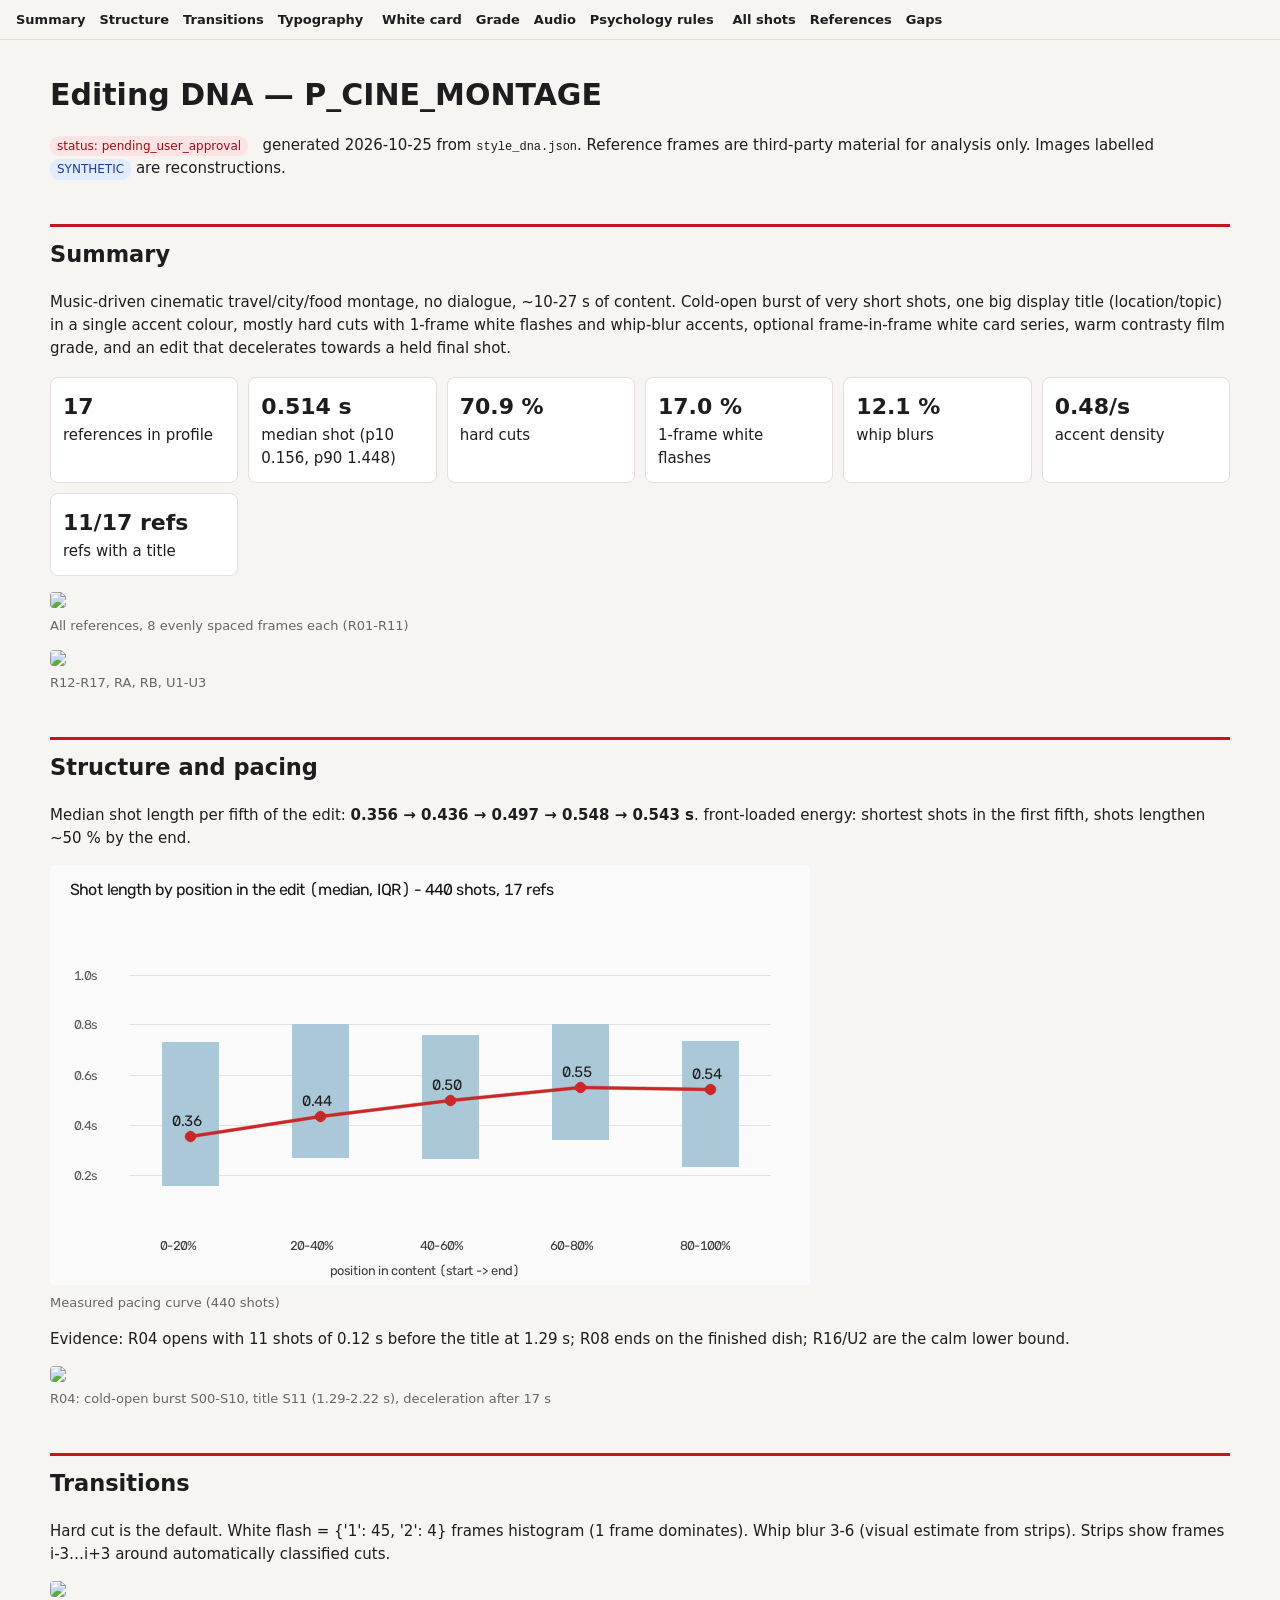
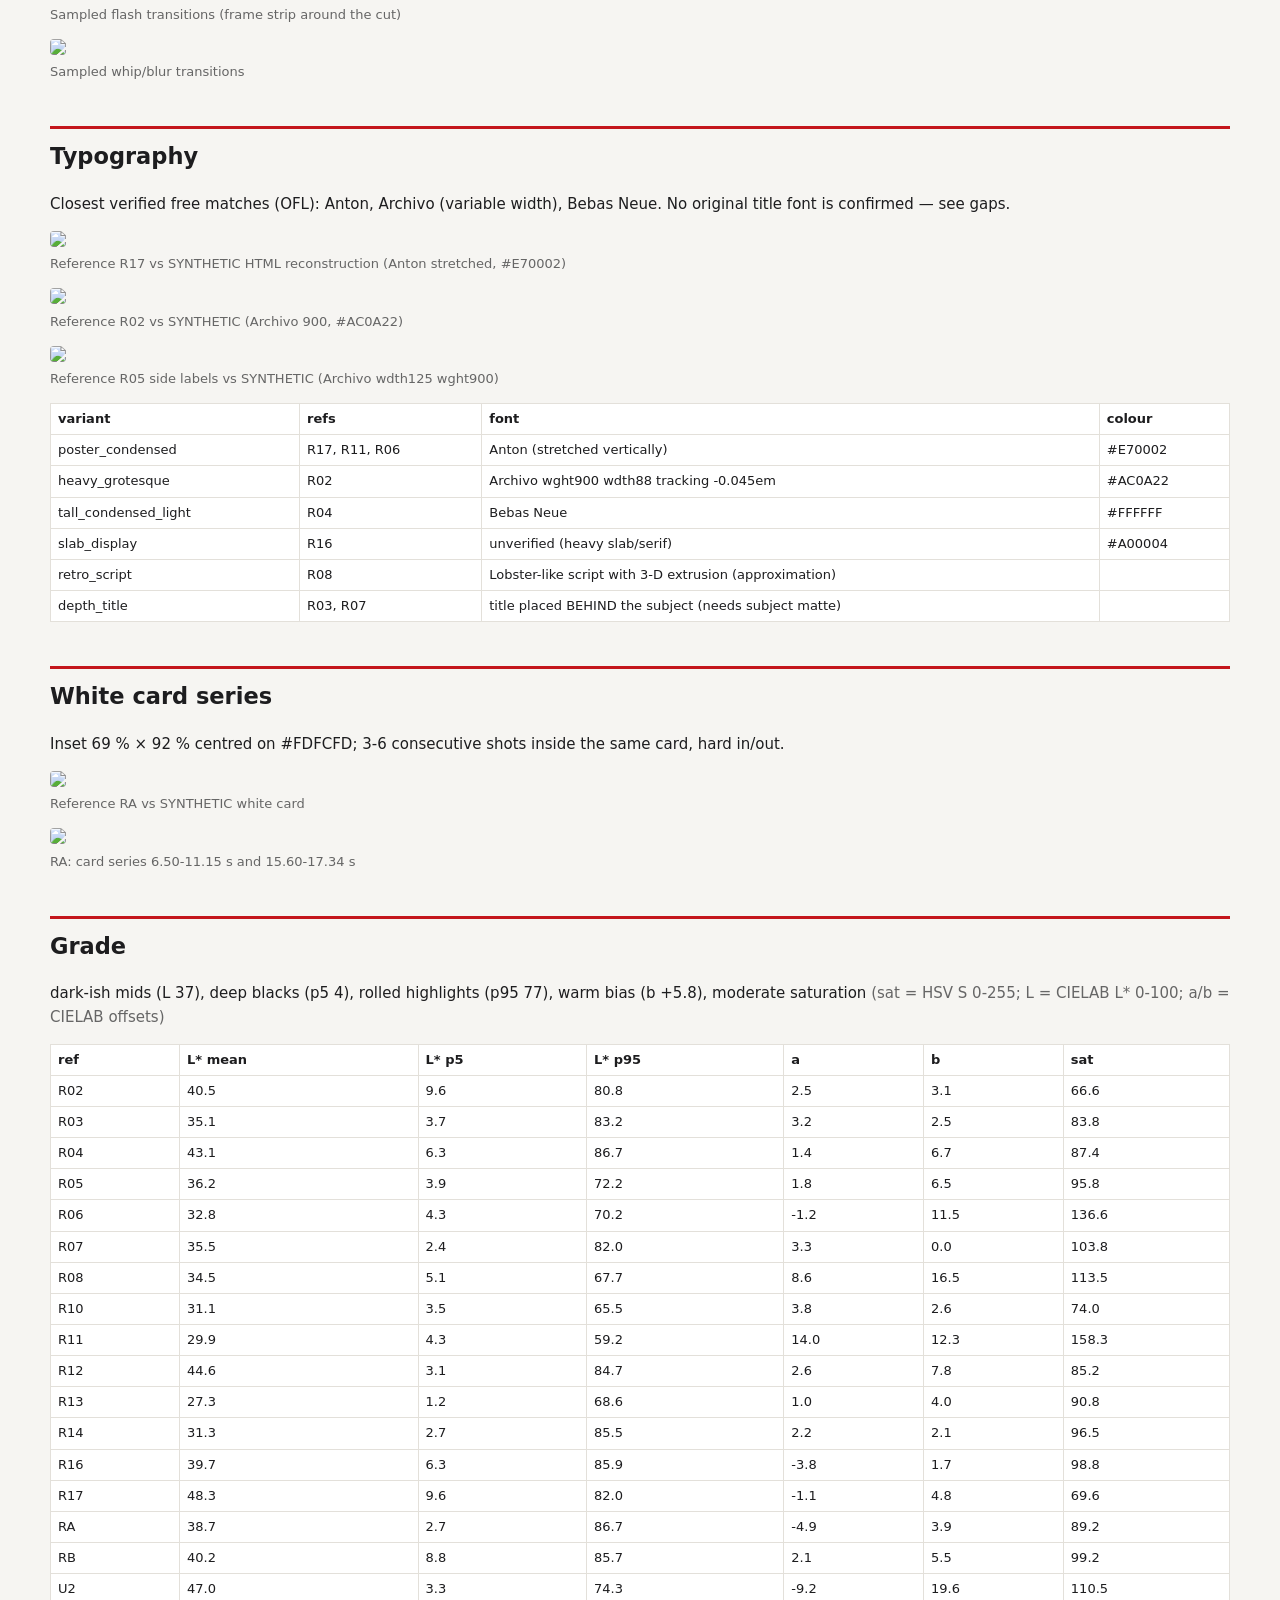
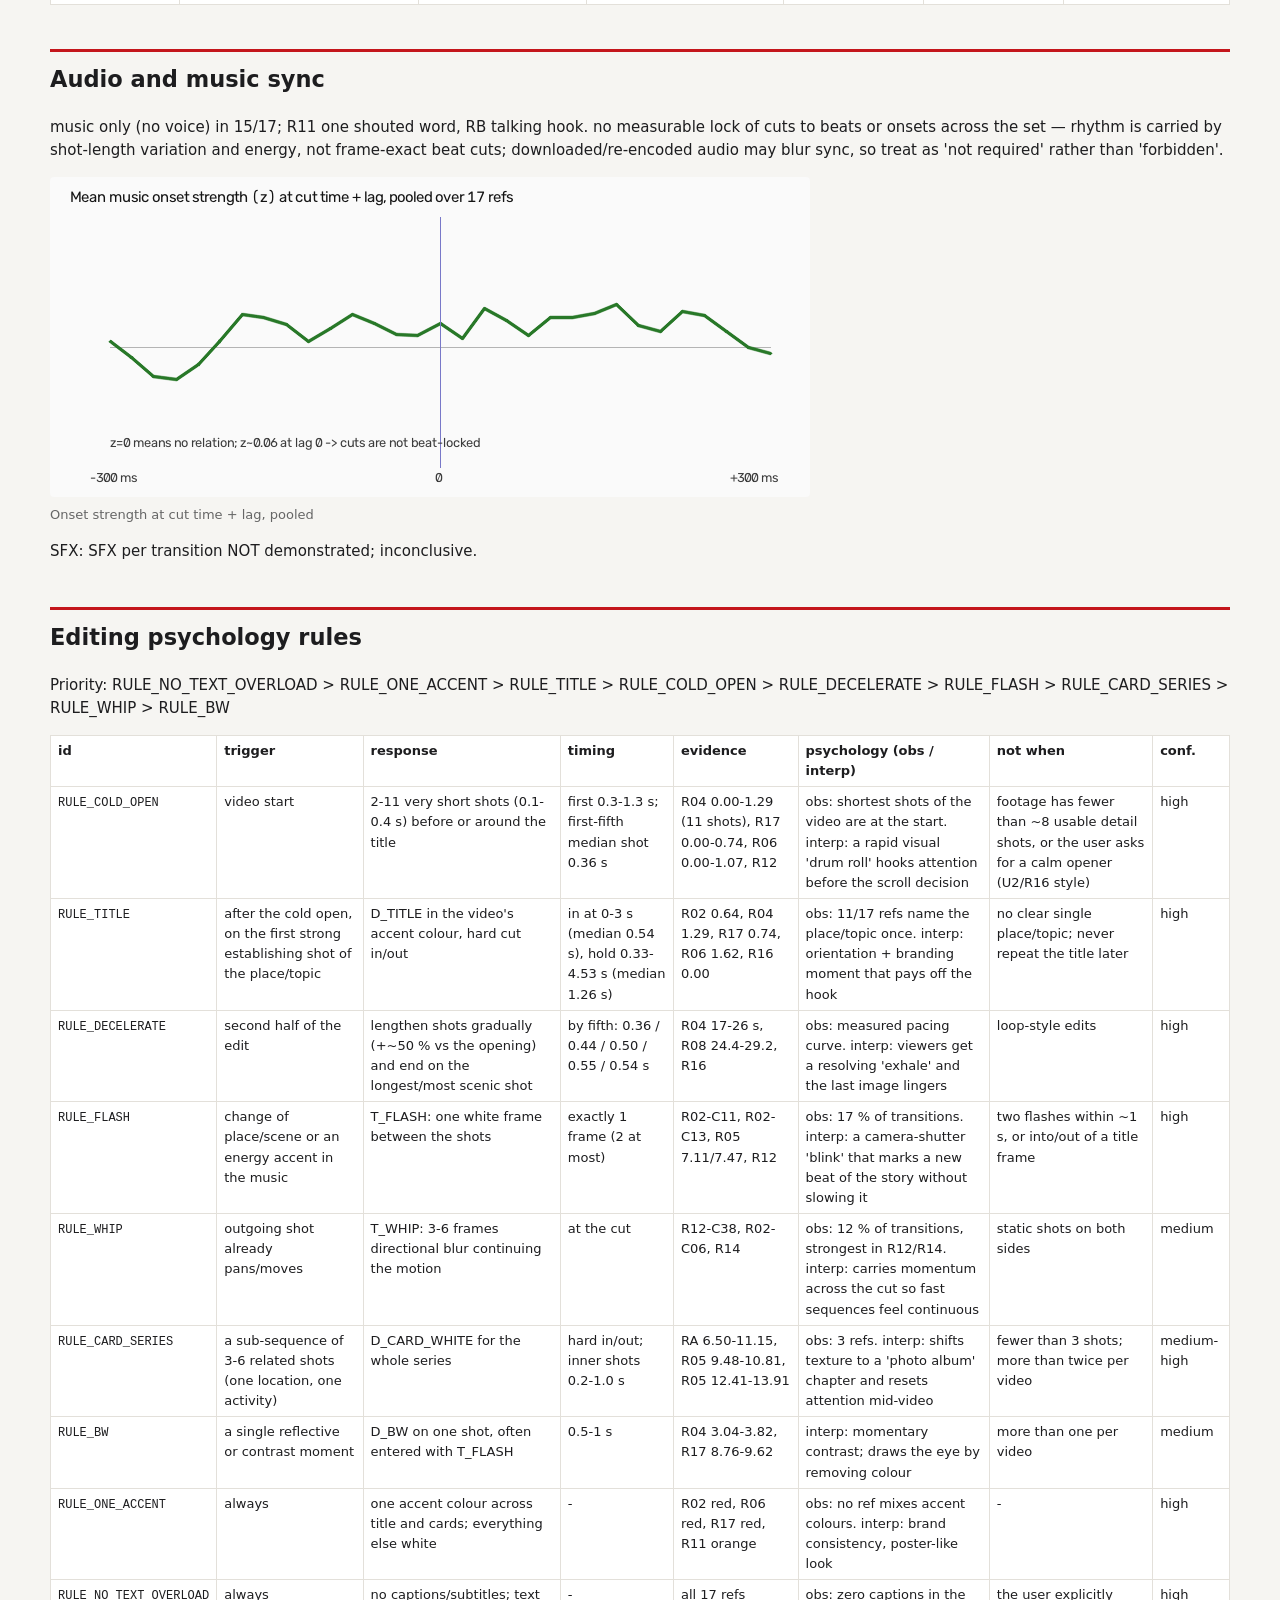
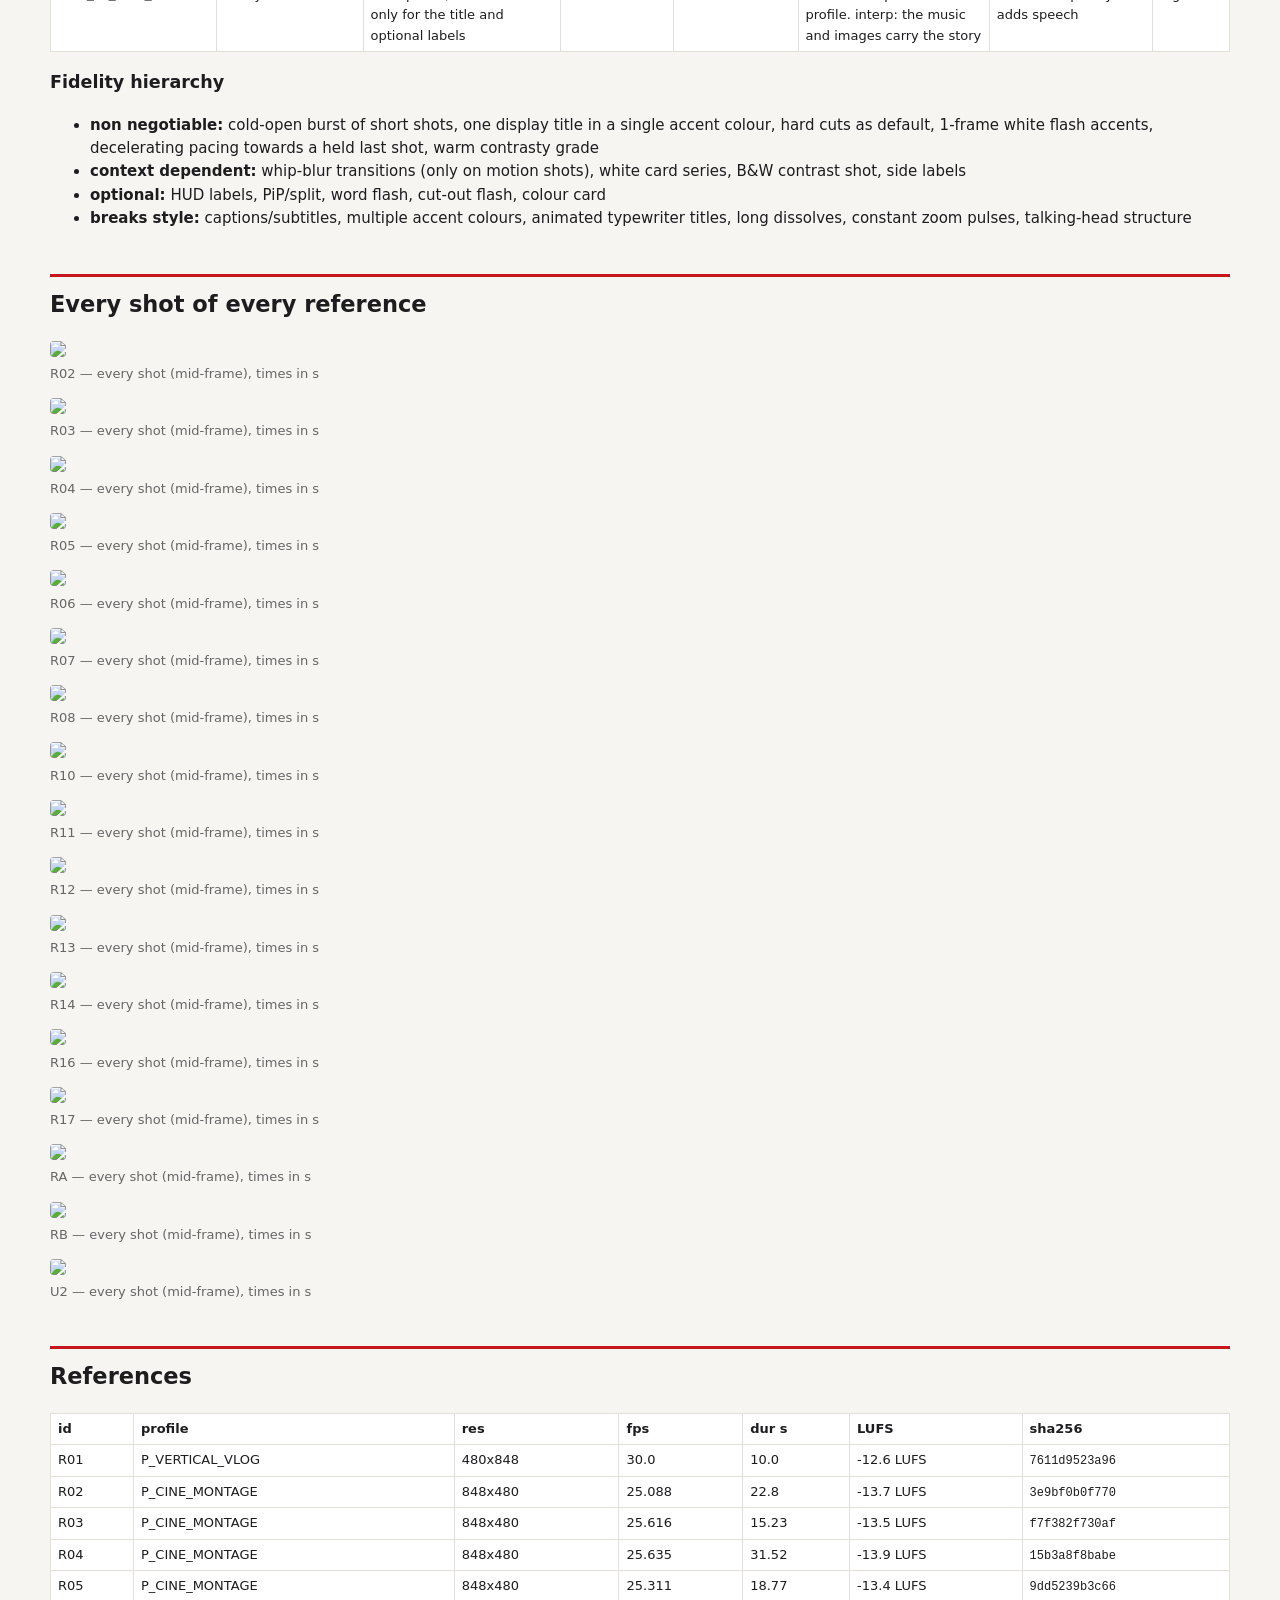
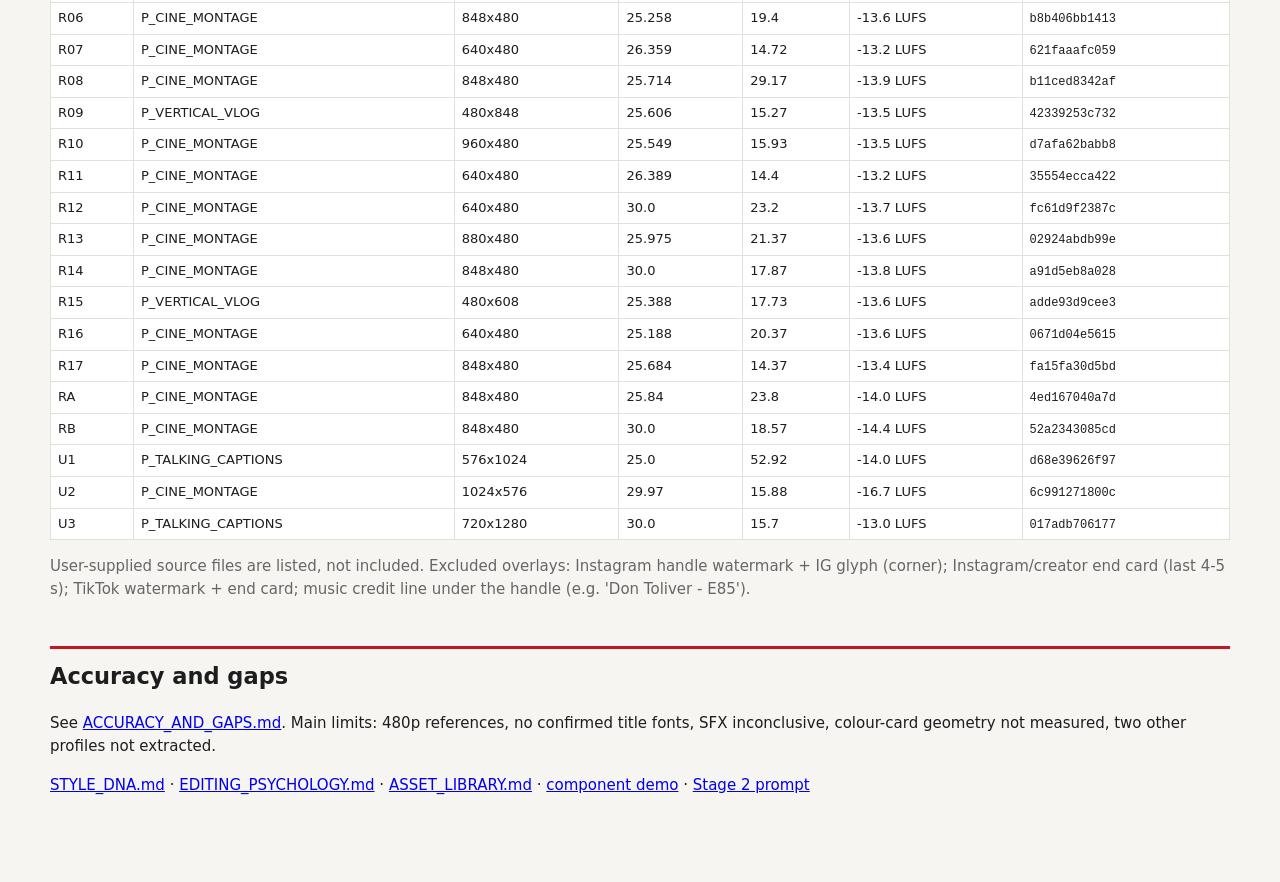
==== EDITING_DNA_PACKAGE/visual_report.html @ 53650ca4 "Editing DNA package (Stage 1): P_CINE_MONTAGE profile, style_dna.json, docs, HTML components, report" ====
<!doctype html><html lang="en"><head><meta charset="utf-8"><meta name="viewport" content="width=device-width,initial-scale=1">
<title>Editing DNA report</title>
<style>
:root{--bg:#f6f5f2;--fg:#1d1d1f;--mut:#666;--acc:#c4161c;--card:#fff;--line:#e3e0da}
@media (prefers-color-scheme:dark){:root{--bg:#141414;--fg:#eee;--mut:#9a9a9a;--card:#1e1e1e;--line:#333}}
body{margin:0;background:var(--bg);color:var(--fg);font:15px/1.55 system-ui,Segoe UI,sans-serif}
main{max-width:1180px;margin:0 auto;padding:24px 16px 80px}
nav{position:sticky;top:0;background:var(--bg);border-bottom:1px solid var(--line);padding:8px 16px;z-index:2;overflow-x:auto;white-space:nowrap}
nav a{margin-right:14px;color:var(--fg);text-decoration:none;font-weight:600;font-size:13px}
h1{font-size:30px;margin:8px 0} h2{margin-top:44px;border-top:3px solid var(--acc);padding-top:10px}
.mut{color:var(--mut)} code{font-size:12px}
.kpis{display:grid;grid-template-columns:repeat(auto-fit,minmax(170px,1fr));gap:10px;margin:16px 0}
.kpi{background:var(--card);border:1px solid var(--line);border-radius:8px;padding:12px}
.kpi b{display:block;font-size:22px}
table{border-collapse:collapse;width:100%;font-size:13px;background:var(--card)} td,th{border:1px solid var(--line);padding:5px 7px;vertical-align:top;text-align:left}
.scroll{overflow-x:auto} figure{margin:14px 0} img{max-width:100%;border-radius:4px} figcaption{color:var(--mut);font-size:13px}
.tag{display:inline-block;padding:1px 7px;border-radius:9px;font-size:12px;background:#fde3e3;color:#9b0f14}
.syn{background:#e3ecfd;color:#173f9b}
</style></head><body>
<nav><a href="#sum">Summary</a><a href="#struct">Structure</a><a href="#trans">Transitions</a><a href="#type">Typography</a>
<a href="#card">White card</a><a href="#grade">Grade</a><a href="#audio">Audio</a><a href="#rules">Psychology rules</a>
<a href="#evidence">All shots</a><a href="#refs">References</a><a href="#gaps">Gaps</a></nav>
<main>
<h1>Editing DNA — P_CINE_MONTAGE</h1>
<p><span class="tag">status: pending_user_approval</span> &nbsp; generated 2026-10-25 from <code>style_dna.json</code>.
Reference frames are third-party material for analysis only. Images labelled <span class="tag syn">SYNTHETIC</span> are reconstructions.</p>

<h2 id="sum">Summary</h2><p>Music-driven cinematic travel/city/food montage, no dialogue, ~10-27 s of content. Cold-open burst of very short shots, one big display title (location/topic) in a single accent colour, mostly hard cuts with 1-frame white flashes and whip-blur accents, optional frame-in-frame white card series, warm contrasty film grade, and an edit that decelerates towards a held final shot.</p>
<div class="kpis">
<div class="kpi"><b>17</b>references in profile</div>
<div class="kpi"><b>0.514 s</b>median shot (p10 0.156, p90 1.448)</div>
<div class="kpi"><b>70.9 %</b>hard cuts</div>
<div class="kpi"><b>17.0 %</b>1-frame white flashes</div>
<div class="kpi"><b>12.1 %</b>whip blurs</div>
<div class="kpi"><b>0.48/s</b>accent density</div>
<div class="kpi"><b>11/17 refs</b>refs with a title</div></div>
<figure><a href="reference_frames/overview_0.jpg"><img src="reference_frames/overview_0.jpg" style="width:100%" loading="lazy"></a><figcaption>All references, 8 evenly spaced frames each (R01-R11)</figcaption></figure>
<figure><a href="reference_frames/overview_1.jpg"><img src="reference_frames/overview_1.jpg" style="width:100%" loading="lazy"></a><figcaption>R12-R17, RA, RB, U1-U3</figcaption></figure>

<h2 id="struct">Structure and pacing</h2>
<p>Median shot length per fifth of the edit: <b>0.356 → 0.436 → 0.497 → 0.548 → 0.543 s</b>. front-loaded energy: shortest shots in the first fifth, shots lengthen ~50 % by the end.</p>
<figure><a href="audio_analysis/pacing_curve.png"><img src="audio_analysis/pacing_curve.png" style="width:760px" loading="lazy"></a><figcaption>Measured pacing curve (440 shots)</figcaption></figure>
<p>Evidence: R04 opens with 11 shots of 0.12 s before the title at 1.29 s; R08 ends on the finished dish; R16/U2 are the calm lower bound.</p>
<figure><a href="reference_frames/contact_sheets/R04_shots.jpg"><img src="reference_frames/contact_sheets/R04_shots.jpg" style="width:100%" loading="lazy"></a><figcaption>R04: cold-open burst S00-S10, title S11 (1.29-2.22 s), deceleration after 17 s</figcaption></figure>

<h2 id="trans">Transitions</h2>
<p>Hard cut is the default. White flash = {'1': 45, '2': 4} frames histogram (1 frame dominates).
Whip blur 3-6 (visual estimate from strips). Strips show frames i-3…i+3 around automatically classified cuts.</p>
<figure><a href="reference_frames/verify_flash_white.jpg"><img src="reference_frames/verify_flash_white.jpg" style="width:100%" loading="lazy"></a><figcaption>Sampled flash transitions (frame strip around the cut)</figcaption></figure>
<figure><a href="reference_frames/verify_whip_blur.jpg"><img src="reference_frames/verify_whip_blur.jpg" style="width:100%" loading="lazy"></a><figcaption>Sampled whip/blur transitions</figcaption></figure>

<h2 id="type">Typography</h2>
<p>Closest verified free matches (OFL): Anton, Archivo (variable width), Bebas Neue. No original title font is confirmed — see gaps.</p>
<figure><a href="annotated_comparisons/title_slam_HUARAZ_compare.jpg"><img src="annotated_comparisons/title_slam_HUARAZ_compare.jpg" style="width:100%" loading="lazy"></a><figcaption>Reference R17 vs SYNTHETIC HTML reconstruction (Anton stretched, #E70002)</figcaption></figure>
<figure><a href="annotated_comparisons/title_slam_BUENOS_AIRES_compare.jpg"><img src="annotated_comparisons/title_slam_BUENOS_AIRES_compare.jpg" style="width:100%" loading="lazy"></a><figcaption>Reference R02 vs SYNTHETIC (Archivo 900, #AC0A22)</figcaption></figure>
<figure><a href="annotated_comparisons/side_labels_MARRAKECH_compare.jpg"><img src="annotated_comparisons/side_labels_MARRAKECH_compare.jpg" style="width:100%" loading="lazy"></a><figcaption>Reference R05 side labels vs SYNTHETIC (Archivo wdth125 wght900)</figcaption></figure>
<div class="scroll"><table><tr><th>variant</th><th>refs</th><th>font</th><th>colour</th></tr>
<tr><td>poster_condensed</td><td>R17, R11, R06</td><td>Anton (stretched vertically)</td><td>#E70002</td></tr><tr><td>heavy_grotesque</td><td>R02</td><td>Archivo wght900 wdth88 tracking -0.045em</td><td>#AC0A22</td></tr><tr><td>tall_condensed_light</td><td>R04</td><td>Bebas Neue</td><td>#FFFFFF</td></tr><tr><td>slab_display</td><td>R16</td><td>unverified (heavy slab/serif)</td><td>#A00004</td></tr><tr><td>retro_script</td><td>R08</td><td>Lobster-like script with 3-D extrusion (approximation)</td><td></td></tr><tr><td>depth_title</td><td>R03, R07</td><td>title placed BEHIND the subject (needs subject matte)</td><td></td></tr>
</table></div>

<h2 id="card">White card series</h2>
<p>Inset 69 % × 92 % centred on #FDFCFD; 3-6 consecutive shots inside the same card, hard in/out.</p>
<figure><a href="annotated_comparisons/white_card_series_compare.jpg"><img src="annotated_comparisons/white_card_series_compare.jpg" style="width:100%" loading="lazy"></a><figcaption>Reference RA vs SYNTHETIC white card</figcaption></figure>
<figure><a href="reference_frames/contact_sheets/RA_shots.jpg"><img src="reference_frames/contact_sheets/RA_shots.jpg" style="width:100%" loading="lazy"></a><figcaption>RA: card series 6.50-11.15 s and 15.60-17.34 s</figcaption></figure>

<h2 id="grade">Grade</h2><p>dark-ish mids (L 37), deep blacks (p5 4), rolled highlights (p95 77), warm bias (b +5.8), moderate saturation <span class="mut">(sat = HSV S 0-255; L = CIELAB L* 0-100; a/b = CIELAB offsets)</span></p>
<div class="scroll"><table><tr><th>ref</th><th>L* mean</th><th>L* p5</th><th>L* p95</th><th>a</th><th>b</th><th>sat</th></tr><tr><td>R02</td><td>40.5</td><td>9.6</td><td>80.8</td><td>2.5</td><td>3.1</td><td>66.6</td></tr><tr><td>R03</td><td>35.1</td><td>3.7</td><td>83.2</td><td>3.2</td><td>2.5</td><td>83.8</td></tr><tr><td>R04</td><td>43.1</td><td>6.3</td><td>86.7</td><td>1.4</td><td>6.7</td><td>87.4</td></tr><tr><td>R05</td><td>36.2</td><td>3.9</td><td>72.2</td><td>1.8</td><td>6.5</td><td>95.8</td></tr><tr><td>R06</td><td>32.8</td><td>4.3</td><td>70.2</td><td>-1.2</td><td>11.5</td><td>136.6</td></tr><tr><td>R07</td><td>35.5</td><td>2.4</td><td>82.0</td><td>3.3</td><td>0.0</td><td>103.8</td></tr><tr><td>R08</td><td>34.5</td><td>5.1</td><td>67.7</td><td>8.6</td><td>16.5</td><td>113.5</td></tr><tr><td>R10</td><td>31.1</td><td>3.5</td><td>65.5</td><td>3.8</td><td>2.6</td><td>74.0</td></tr><tr><td>R11</td><td>29.9</td><td>4.3</td><td>59.2</td><td>14.0</td><td>12.3</td><td>158.3</td></tr><tr><td>R12</td><td>44.6</td><td>3.1</td><td>84.7</td><td>2.6</td><td>7.8</td><td>85.2</td></tr><tr><td>R13</td><td>27.3</td><td>1.2</td><td>68.6</td><td>1.0</td><td>4.0</td><td>90.8</td></tr><tr><td>R14</td><td>31.3</td><td>2.7</td><td>85.5</td><td>2.2</td><td>2.1</td><td>96.5</td></tr><tr><td>R16</td><td>39.7</td><td>6.3</td><td>85.9</td><td>-3.8</td><td>1.7</td><td>98.8</td></tr><tr><td>R17</td><td>48.3</td><td>9.6</td><td>82.0</td><td>-1.1</td><td>4.8</td><td>69.6</td></tr><tr><td>RA</td><td>38.7</td><td>2.7</td><td>86.7</td><td>-4.9</td><td>3.9</td><td>89.2</td></tr><tr><td>RB</td><td>40.2</td><td>8.8</td><td>85.7</td><td>2.1</td><td>5.5</td><td>99.2</td></tr><tr><td>U2</td><td>47.0</td><td>3.3</td><td>74.3</td><td>-9.2</td><td>19.6</td><td>110.5</td></tr></table></div>

<h2 id="audio">Audio and music sync</h2>
<p>music only (no voice) in 15/17; R11 one shouted word, RB talking hook. no measurable lock of cuts to beats or onsets across the set — rhythm is carried by shot-length variation and energy, not frame-exact beat cuts; downloaded/re-encoded audio may blur sync, so treat as &#x27;not required&#x27; rather than &#x27;forbidden&#x27;.</p>
<figure><a href="audio_analysis/beat_lag_scan.png"><img src="audio_analysis/beat_lag_scan.png" style="width:760px" loading="lazy"></a><figcaption>Onset strength at cut time + lag, pooled</figcaption></figure>
<p>SFX: SFX per transition NOT demonstrated; inconclusive.</p>

<h2 id="rules">Editing psychology rules</h2><p>Priority: RULE_NO_TEXT_OVERLOAD > RULE_ONE_ACCENT > RULE_TITLE > RULE_COLD_OPEN > RULE_DECELERATE > RULE_FLASH > RULE_CARD_SERIES > RULE_WHIP > RULE_BW</p>
<div class="scroll"><table><tr><th>id</th><th>trigger</th><th>response</th><th>timing</th><th>evidence</th><th>psychology (obs / interp)</th><th>not when</th><th>conf.</th></tr><tr><td><code>RULE_COLD_OPEN</code></td><td>video start</td><td>2-11 very short shots (0.1-0.4 s) before or around the title</td><td>first 0.3-1.3 s; first-fifth median shot 0.36 s</td><td>R04 0.00-1.29 (11 shots), R17 0.00-0.74, R06 0.00-1.07, R12</td><td>obs: shortest shots of the video are at the start. interp: a rapid visual &#x27;drum roll&#x27; hooks attention before the scroll decision</td><td>footage has fewer than ~8 usable detail shots, or the user asks for a calm opener (U2/R16 style)</td><td>high</td></tr><tr><td><code>RULE_TITLE</code></td><td>after the cold open, on the first strong establishing shot of the place/topic</td><td>D_TITLE in the video&#x27;s accent colour, hard cut in/out</td><td>in at 0-3 s (median 0.54 s), hold 0.33-4.53 s (median 1.26 s)</td><td>R02 0.64, R04 1.29, R17 0.74, R06 1.62, R16 0.00</td><td>obs: 11/17 refs name the place/topic once. interp: orientation + branding moment that pays off the hook</td><td>no clear single place/topic; never repeat the title later</td><td>high</td></tr><tr><td><code>RULE_DECELERATE</code></td><td>second half of the edit</td><td>lengthen shots gradually (+~50 % vs the opening) and end on the longest/most scenic shot</td><td>by fifth: 0.36 / 0.44 / 0.50 / 0.55 / 0.54 s</td><td>R04 17-26 s, R08 24.4-29.2, R16</td><td>obs: measured pacing curve. interp: viewers get a resolving &#x27;exhale&#x27; and the last image lingers</td><td>loop-style edits</td><td>high</td></tr><tr><td><code>RULE_FLASH</code></td><td>change of place/scene or an energy accent in the music</td><td>T_FLASH: one white frame between the shots</td><td>exactly 1 frame (2 at most)</td><td>R02-C11, R02-C13, R05 7.11/7.47, R12</td><td>obs: 17 % of transitions. interp: a camera-shutter &#x27;blink&#x27; that marks a new beat of the story without slowing it</td><td>two flashes within ~1 s, or into/out of a title frame</td><td>high</td></tr><tr><td><code>RULE_WHIP</code></td><td>outgoing shot already pans/moves</td><td>T_WHIP: 3-6 frames directional blur continuing the motion</td><td>at the cut</td><td>R12-C38, R02-C06, R14</td><td>obs: 12 % of transitions, strongest in R12/R14. interp: carries momentum across the cut so fast sequences feel continuous</td><td>static shots on both sides</td><td>medium</td></tr><tr><td><code>RULE_CARD_SERIES</code></td><td>a sub-sequence of 3-6 related shots (one location, one activity)</td><td>D_CARD_WHITE for the whole series</td><td>hard in/out; inner shots 0.2-1.0 s</td><td>RA 6.50-11.15, R05 9.48-10.81, R05 12.41-13.91</td><td>obs: 3 refs. interp: shifts texture to a &#x27;photo album&#x27; chapter and resets attention mid-video</td><td>fewer than 3 shots; more than twice per video</td><td>medium-high</td></tr><tr><td><code>RULE_BW</code></td><td>a single reflective or contrast moment</td><td>D_BW on one shot, often entered with T_FLASH</td><td>0.5-1 s</td><td>R04 3.04-3.82, R17 8.76-9.62</td><td>interp: momentary contrast; draws the eye by removing colour</td><td>more than one per video</td><td>medium</td></tr><tr><td><code>RULE_ONE_ACCENT</code></td><td>always</td><td>one accent colour across title and cards; everything else white</td><td>-</td><td>R02 red, R06 red, R17 red, R11 orange</td><td>obs: no ref mixes accent colours. interp: brand consistency, poster-like look</td><td>-</td><td>high</td></tr><tr><td><code>RULE_NO_TEXT_OVERLOAD</code></td><td>always</td><td>no captions/subtitles; text only for the title and optional labels</td><td>-</td><td>all 17 refs</td><td>obs: zero captions in the profile. interp: the music and images carry the story</td><td>the user explicitly adds speech</td><td>high</td></tr></table></div>
<h3>Fidelity hierarchy</h3><ul><li><b>non negotiable:</b> cold-open burst of short shots, one display title in a single accent colour, hard cuts as default, 1-frame white flash accents, decelerating pacing towards a held last shot, warm contrasty grade</li><li><b>context dependent:</b> whip-blur transitions (only on motion shots), white card series, B&amp;W contrast shot, side labels</li><li><b>optional:</b> HUD labels, PiP/split, word flash, cut-out flash, colour card</li><li><b>breaks style:</b> captions/subtitles, multiple accent colours, animated typewriter titles, long dissolves, constant zoom pulses, talking-head structure</li></ul>

<h2 id="evidence">Every shot of every reference</h2><figure><a href="reference_frames/contact_sheets/R02_shots.jpg"><img src="reference_frames/contact_sheets/R02_shots.jpg" style="width:100%" loading="lazy"></a><figcaption>R02 — every shot (mid-frame), times in s</figcaption></figure><figure><a href="reference_frames/contact_sheets/R03_shots.jpg"><img src="reference_frames/contact_sheets/R03_shots.jpg" style="width:100%" loading="lazy"></a><figcaption>R03 — every shot (mid-frame), times in s</figcaption></figure><figure><a href="reference_frames/contact_sheets/R04_shots.jpg"><img src="reference_frames/contact_sheets/R04_shots.jpg" style="width:100%" loading="lazy"></a><figcaption>R04 — every shot (mid-frame), times in s</figcaption></figure><figure><a href="reference_frames/contact_sheets/R05_shots.jpg"><img src="reference_frames/contact_sheets/R05_shots.jpg" style="width:100%" loading="lazy"></a><figcaption>R05 — every shot (mid-frame), times in s</figcaption></figure><figure><a href="reference_frames/contact_sheets/R06_shots.jpg"><img src="reference_frames/contact_sheets/R06_shots.jpg" style="width:100%" loading="lazy"></a><figcaption>R06 — every shot (mid-frame), times in s</figcaption></figure><figure><a href="reference_frames/contact_sheets/R07_shots.jpg"><img src="reference_frames/contact_sheets/R07_shots.jpg" style="width:100%" loading="lazy"></a><figcaption>R07 — every shot (mid-frame), times in s</figcaption></figure><figure><a href="reference_frames/contact_sheets/R08_shots.jpg"><img src="reference_frames/contact_sheets/R08_shots.jpg" style="width:100%" loading="lazy"></a><figcaption>R08 — every shot (mid-frame), times in s</figcaption></figure><figure><a href="reference_frames/contact_sheets/R10_shots.jpg"><img src="reference_frames/contact_sheets/R10_shots.jpg" style="width:100%" loading="lazy"></a><figcaption>R10 — every shot (mid-frame), times in s</figcaption></figure><figure><a href="reference_frames/contact_sheets/R11_shots.jpg"><img src="reference_frames/contact_sheets/R11_shots.jpg" style="width:100%" loading="lazy"></a><figcaption>R11 — every shot (mid-frame), times in s</figcaption></figure><figure><a href="reference_frames/contact_sheets/R12_shots.jpg"><img src="reference_frames/contact_sheets/R12_shots.jpg" style="width:100%" loading="lazy"></a><figcaption>R12 — every shot (mid-frame), times in s</figcaption></figure><figure><a href="reference_frames/contact_sheets/R13_shots.jpg"><img src="reference_frames/contact_sheets/R13_shots.jpg" style="width:100%" loading="lazy"></a><figcaption>R13 — every shot (mid-frame), times in s</figcaption></figure><figure><a href="reference_frames/contact_sheets/R14_shots.jpg"><img src="reference_frames/contact_sheets/R14_shots.jpg" style="width:100%" loading="lazy"></a><figcaption>R14 — every shot (mid-frame), times in s</figcaption></figure><figure><a href="reference_frames/contact_sheets/R16_shots.jpg"><img src="reference_frames/contact_sheets/R16_shots.jpg" style="width:100%" loading="lazy"></a><figcaption>R16 — every shot (mid-frame), times in s</figcaption></figure><figure><a href="reference_frames/contact_sheets/R17_shots.jpg"><img src="reference_frames/contact_sheets/R17_shots.jpg" style="width:100%" loading="lazy"></a><figcaption>R17 — every shot (mid-frame), times in s</figcaption></figure><figure><a href="reference_frames/contact_sheets/RA_shots.jpg"><img src="reference_frames/contact_sheets/RA_shots.jpg" style="width:100%" loading="lazy"></a><figcaption>RA — every shot (mid-frame), times in s</figcaption></figure><figure><a href="reference_frames/contact_sheets/RB_shots.jpg"><img src="reference_frames/contact_sheets/RB_shots.jpg" style="width:100%" loading="lazy"></a><figcaption>RB — every shot (mid-frame), times in s</figcaption></figure><figure><a href="reference_frames/contact_sheets/U2_shots.jpg"><img src="reference_frames/contact_sheets/U2_shots.jpg" style="width:100%" loading="lazy"></a><figcaption>U2 — every shot (mid-frame), times in s</figcaption></figure>

<h2 id="refs">References</h2><div class="scroll"><table><tr><th>id</th><th>profile</th><th>res</th><th>fps</th><th>dur s</th><th>LUFS</th><th>sha256</th></tr><tr><td>R01</td><td>P_VERTICAL_VLOG</td><td>480x848</td><td>30.0</td><td>10.0</td><td>-12.6 LUFS</td><td><code>7611d9523a96</code></td></tr><tr><td>R02</td><td>P_CINE_MONTAGE</td><td>848x480</td><td>25.088</td><td>22.8</td><td>-13.7 LUFS</td><td><code>3e9bf0b0f770</code></td></tr><tr><td>R03</td><td>P_CINE_MONTAGE</td><td>848x480</td><td>25.616</td><td>15.23</td><td>-13.5 LUFS</td><td><code>f7f382f730af</code></td></tr><tr><td>R04</td><td>P_CINE_MONTAGE</td><td>848x480</td><td>25.635</td><td>31.52</td><td>-13.9 LUFS</td><td><code>15b3a8f8babe</code></td></tr><tr><td>R05</td><td>P_CINE_MONTAGE</td><td>848x480</td><td>25.311</td><td>18.77</td><td>-13.4 LUFS</td><td><code>9dd5239b3c66</code></td></tr><tr><td>R06</td><td>P_CINE_MONTAGE</td><td>848x480</td><td>25.258</td><td>19.4</td><td>-13.6 LUFS</td><td><code>b8b406bb1413</code></td></tr><tr><td>R07</td><td>P_CINE_MONTAGE</td><td>640x480</td><td>26.359</td><td>14.72</td><td>-13.2 LUFS</td><td><code>621faaafc059</code></td></tr><tr><td>R08</td><td>P_CINE_MONTAGE</td><td>848x480</td><td>25.714</td><td>29.17</td><td>-13.9 LUFS</td><td><code>b11ced8342af</code></td></tr><tr><td>R09</td><td>P_VERTICAL_VLOG</td><td>480x848</td><td>25.606</td><td>15.27</td><td>-13.5 LUFS</td><td><code>42339253c732</code></td></tr><tr><td>R10</td><td>P_CINE_MONTAGE</td><td>960x480</td><td>25.549</td><td>15.93</td><td>-13.5 LUFS</td><td><code>d7afa62babb8</code></td></tr><tr><td>R11</td><td>P_CINE_MONTAGE</td><td>640x480</td><td>26.389</td><td>14.4</td><td>-13.2 LUFS</td><td><code>35554ecca422</code></td></tr><tr><td>R12</td><td>P_CINE_MONTAGE</td><td>640x480</td><td>30.0</td><td>23.2</td><td>-13.7 LUFS</td><td><code>fc61d9f2387c</code></td></tr><tr><td>R13</td><td>P_CINE_MONTAGE</td><td>880x480</td><td>25.975</td><td>21.37</td><td>-13.6 LUFS</td><td><code>02924abdb99e</code></td></tr><tr><td>R14</td><td>P_CINE_MONTAGE</td><td>848x480</td><td>30.0</td><td>17.87</td><td>-13.8 LUFS</td><td><code>a91d5eb8a028</code></td></tr><tr><td>R15</td><td>P_VERTICAL_VLOG</td><td>480x608</td><td>25.388</td><td>17.73</td><td>-13.6 LUFS</td><td><code>adde93d9cee3</code></td></tr><tr><td>R16</td><td>P_CINE_MONTAGE</td><td>640x480</td><td>25.188</td><td>20.37</td><td>-13.6 LUFS</td><td><code>0671d04e5615</code></td></tr><tr><td>R17</td><td>P_CINE_MONTAGE</td><td>848x480</td><td>25.684</td><td>14.37</td><td>-13.4 LUFS</td><td><code>fa15fa30d5bd</code></td></tr><tr><td>RA</td><td>P_CINE_MONTAGE</td><td>848x480</td><td>25.84</td><td>23.8</td><td>-14.0 LUFS</td><td><code>4ed167040a7d</code></td></tr><tr><td>RB</td><td>P_CINE_MONTAGE</td><td>848x480</td><td>30.0</td><td>18.57</td><td>-14.4 LUFS</td><td><code>52a2343085cd</code></td></tr><tr><td>U1</td><td>P_TALKING_CAPTIONS</td><td>576x1024</td><td>25.0</td><td>52.92</td><td>-14.0 LUFS</td><td><code>d68e39626f97</code></td></tr><tr><td>U2</td><td>P_CINE_MONTAGE</td><td>1024x576</td><td>29.97</td><td>15.88</td><td>-16.7 LUFS</td><td><code>6c991271800c</code></td></tr><tr><td>U3</td><td>P_TALKING_CAPTIONS</td><td>720x1280</td><td>30.0</td><td>15.7</td><td>-13.0 LUFS</td><td><code>017adb706177</code></td></tr></table></div>
<p class="mut">User-supplied source files are listed, not included. Excluded overlays: Instagram handle watermark + IG glyph (corner); Instagram/creator end card (last 4-5 s); TikTok watermark + end card; music credit line under the handle (e.g. &#x27;Don Toliver - E85&#x27;).</p>

<h2 id="gaps">Accuracy and gaps</h2><p>See <a href="ACCURACY_AND_GAPS.md">ACCURACY_AND_GAPS.md</a>. Main limits: 480p references, no confirmed title fonts,
SFX inconclusive, colour-card geometry not measured, two other profiles not extracted.</p>
<p><a href="STYLE_DNA.md">STYLE_DNA.md</a> · <a href="EDITING_PSYCHOLOGY.md">EDITING_PSYCHOLOGY.md</a> · <a href="ASSET_LIBRARY.md">ASSET_LIBRARY.md</a> ·
<a href="animations_and_components/components.html?c=title_slam&text=UTRECHT&width=0.9&height=0.6">component demo</a> ·
<a href="CLAUDE_CODE_IMPLEMENTATION_PROMPT.md">Stage 2 prompt</a></p>
</main></body></html>
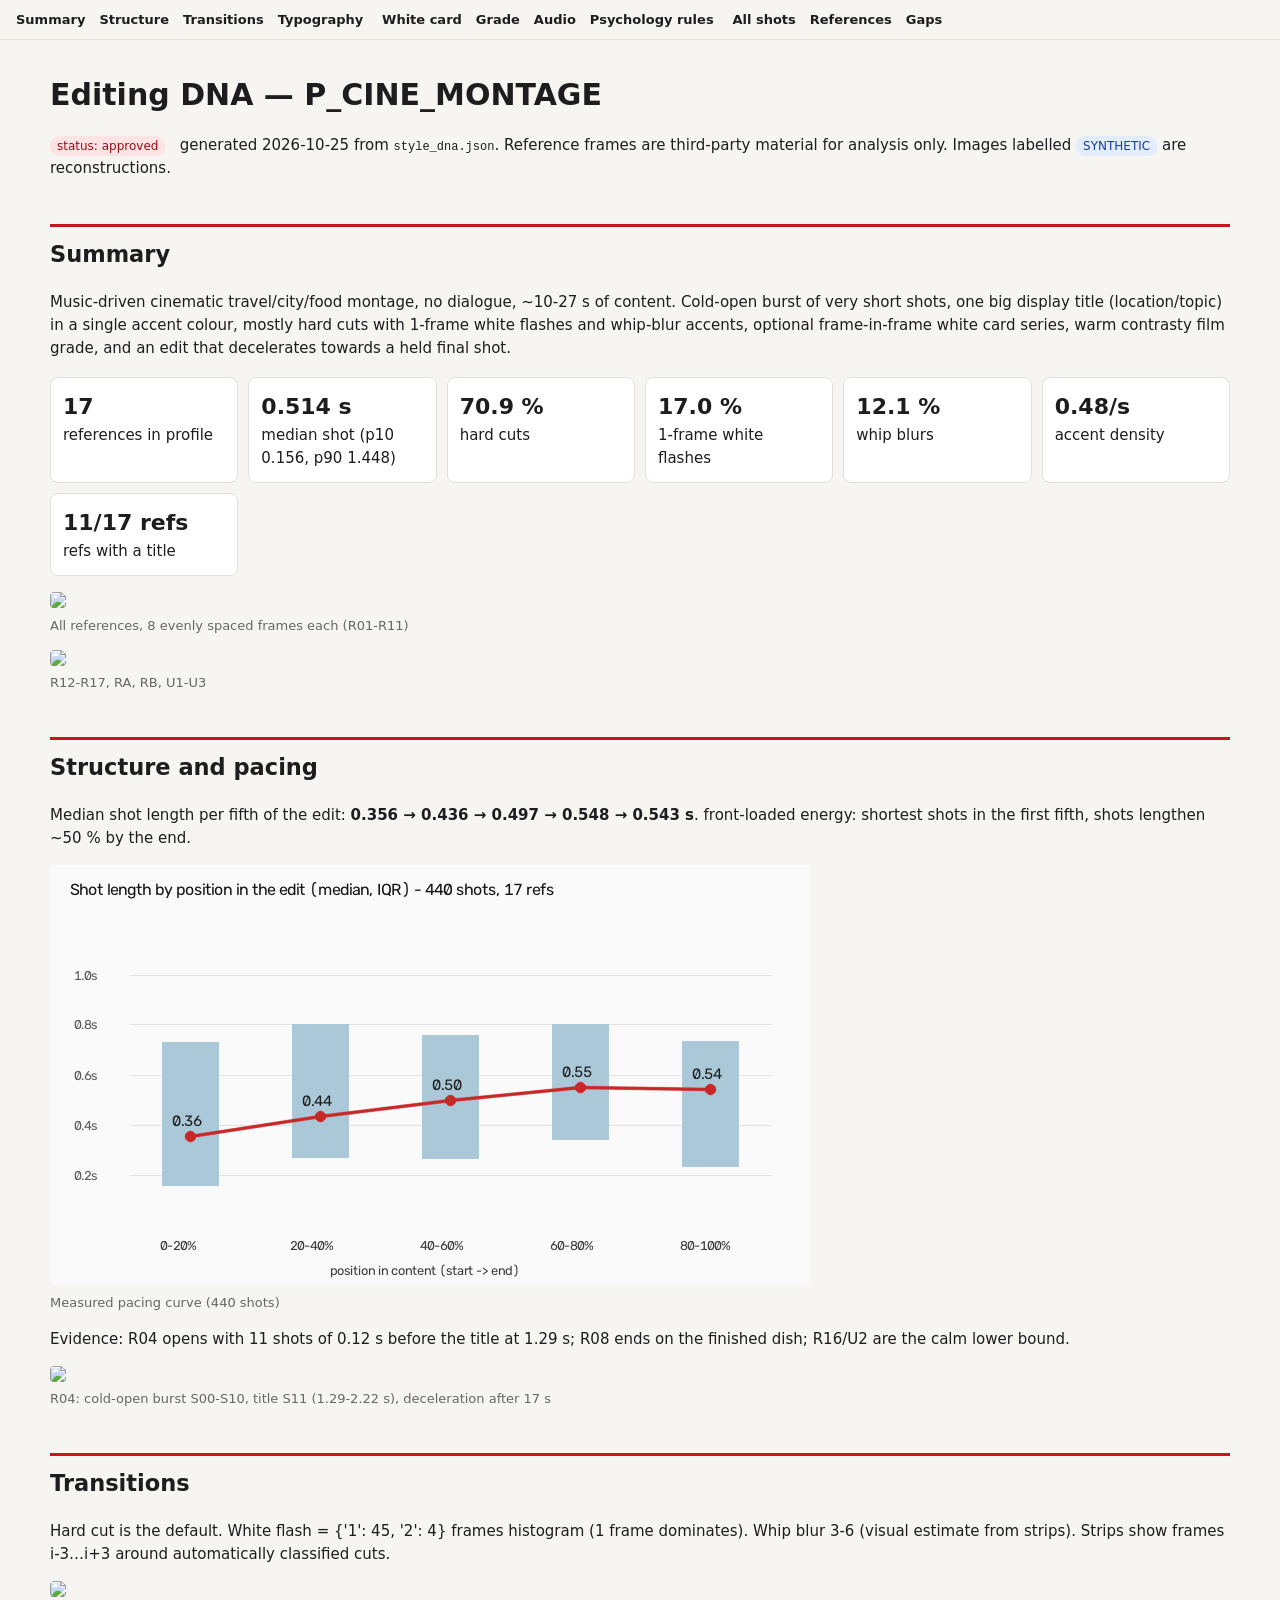
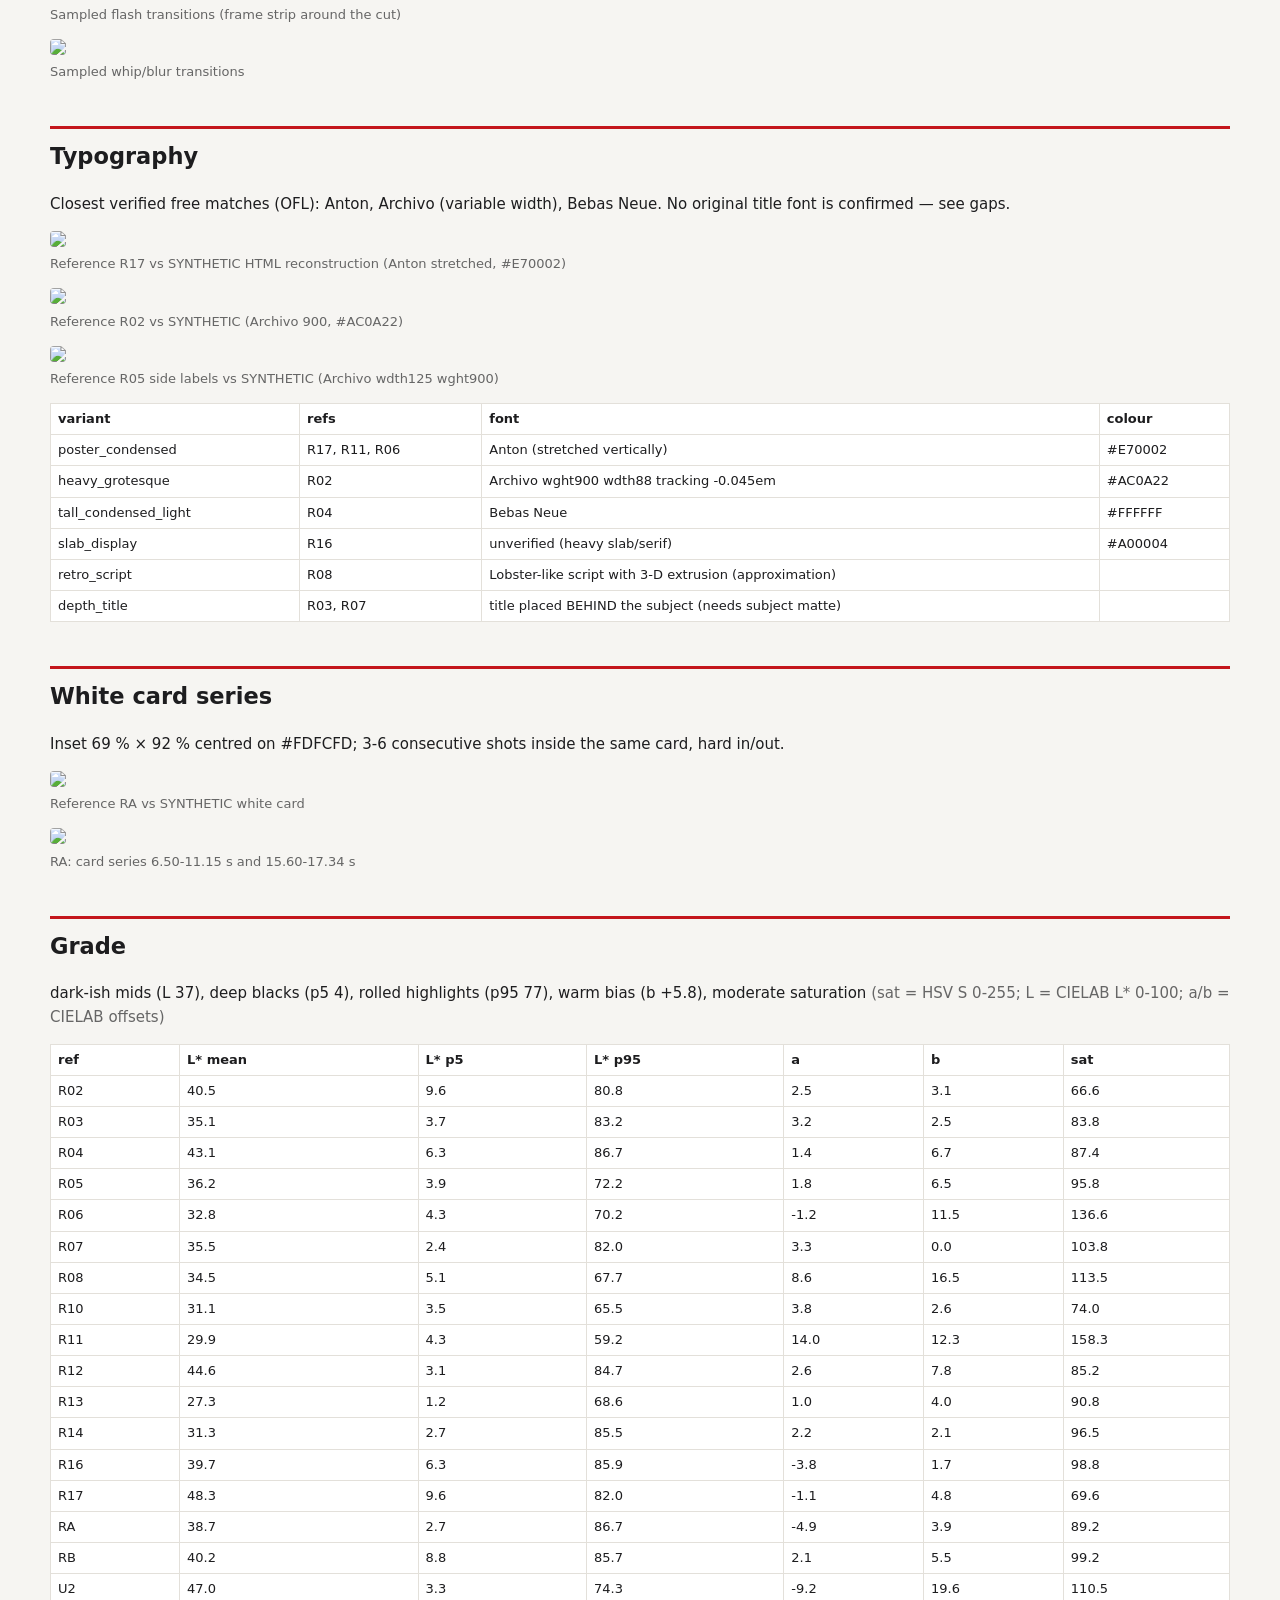
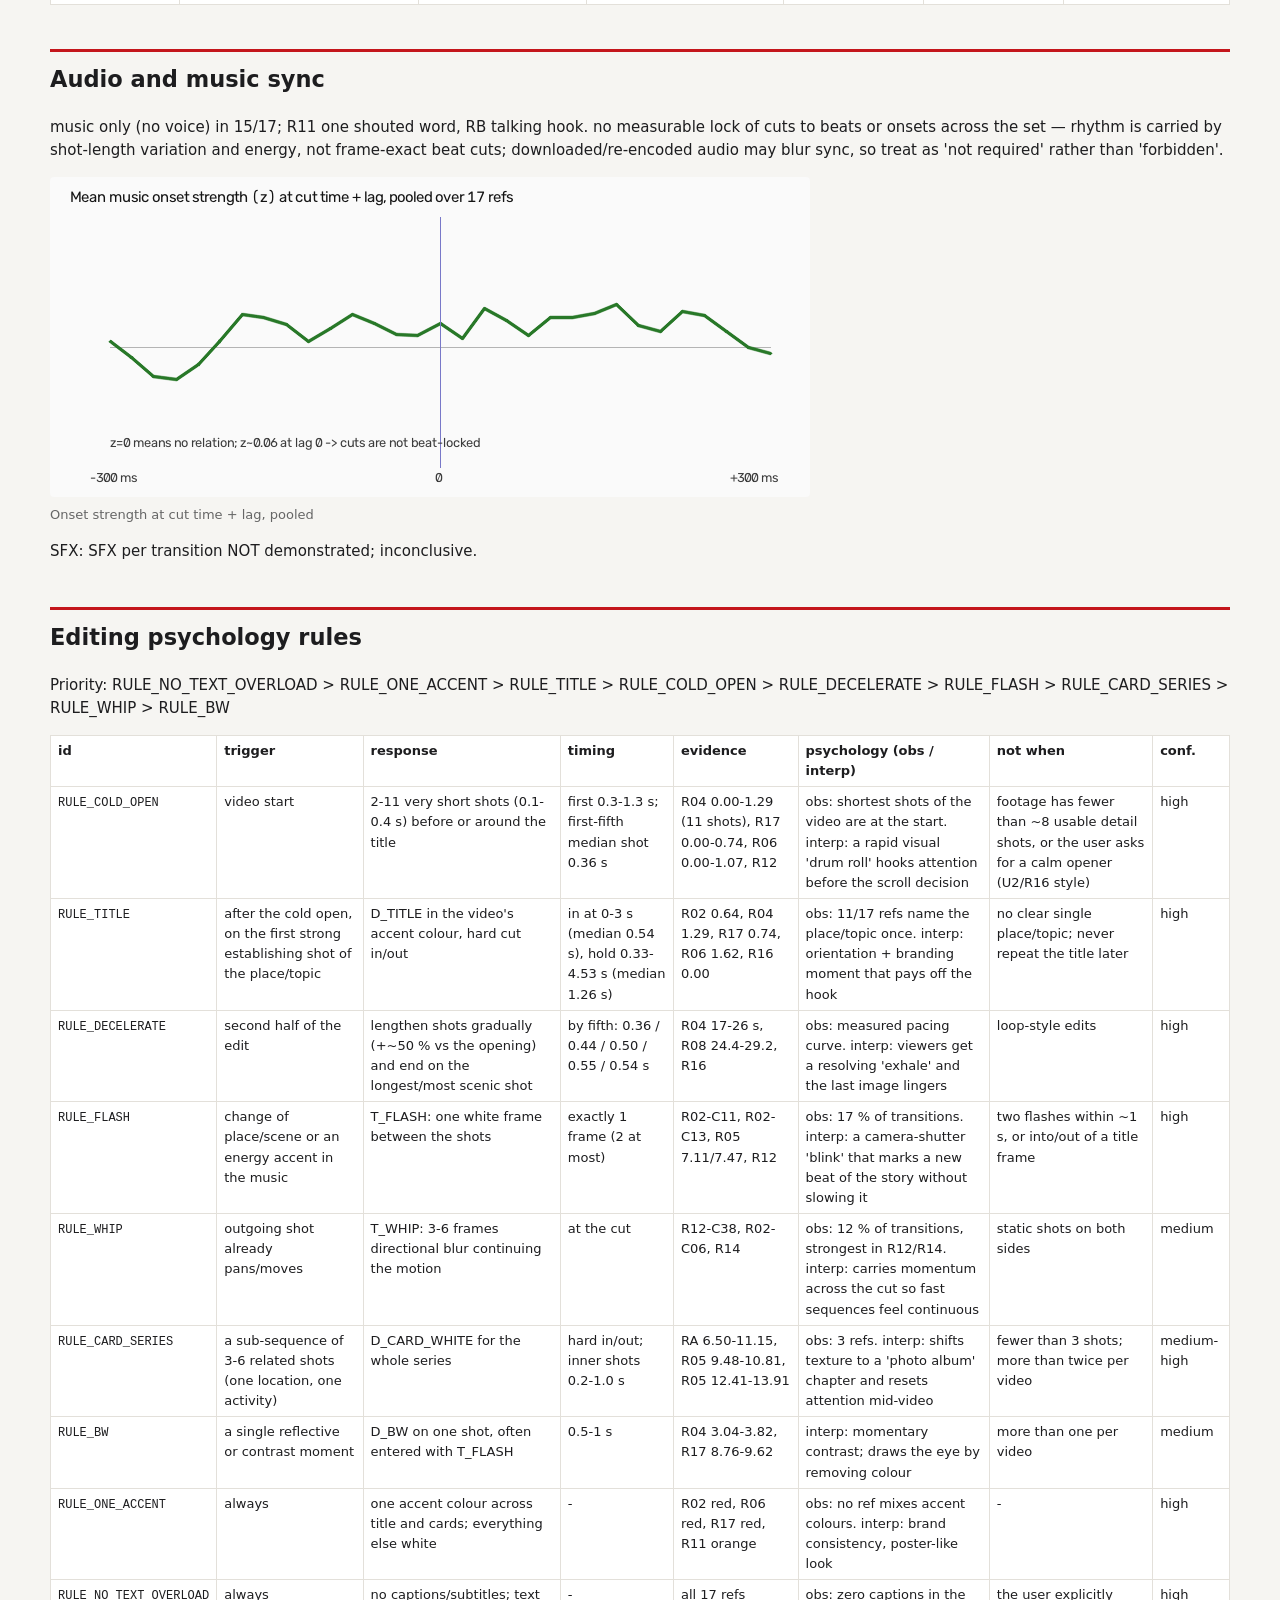
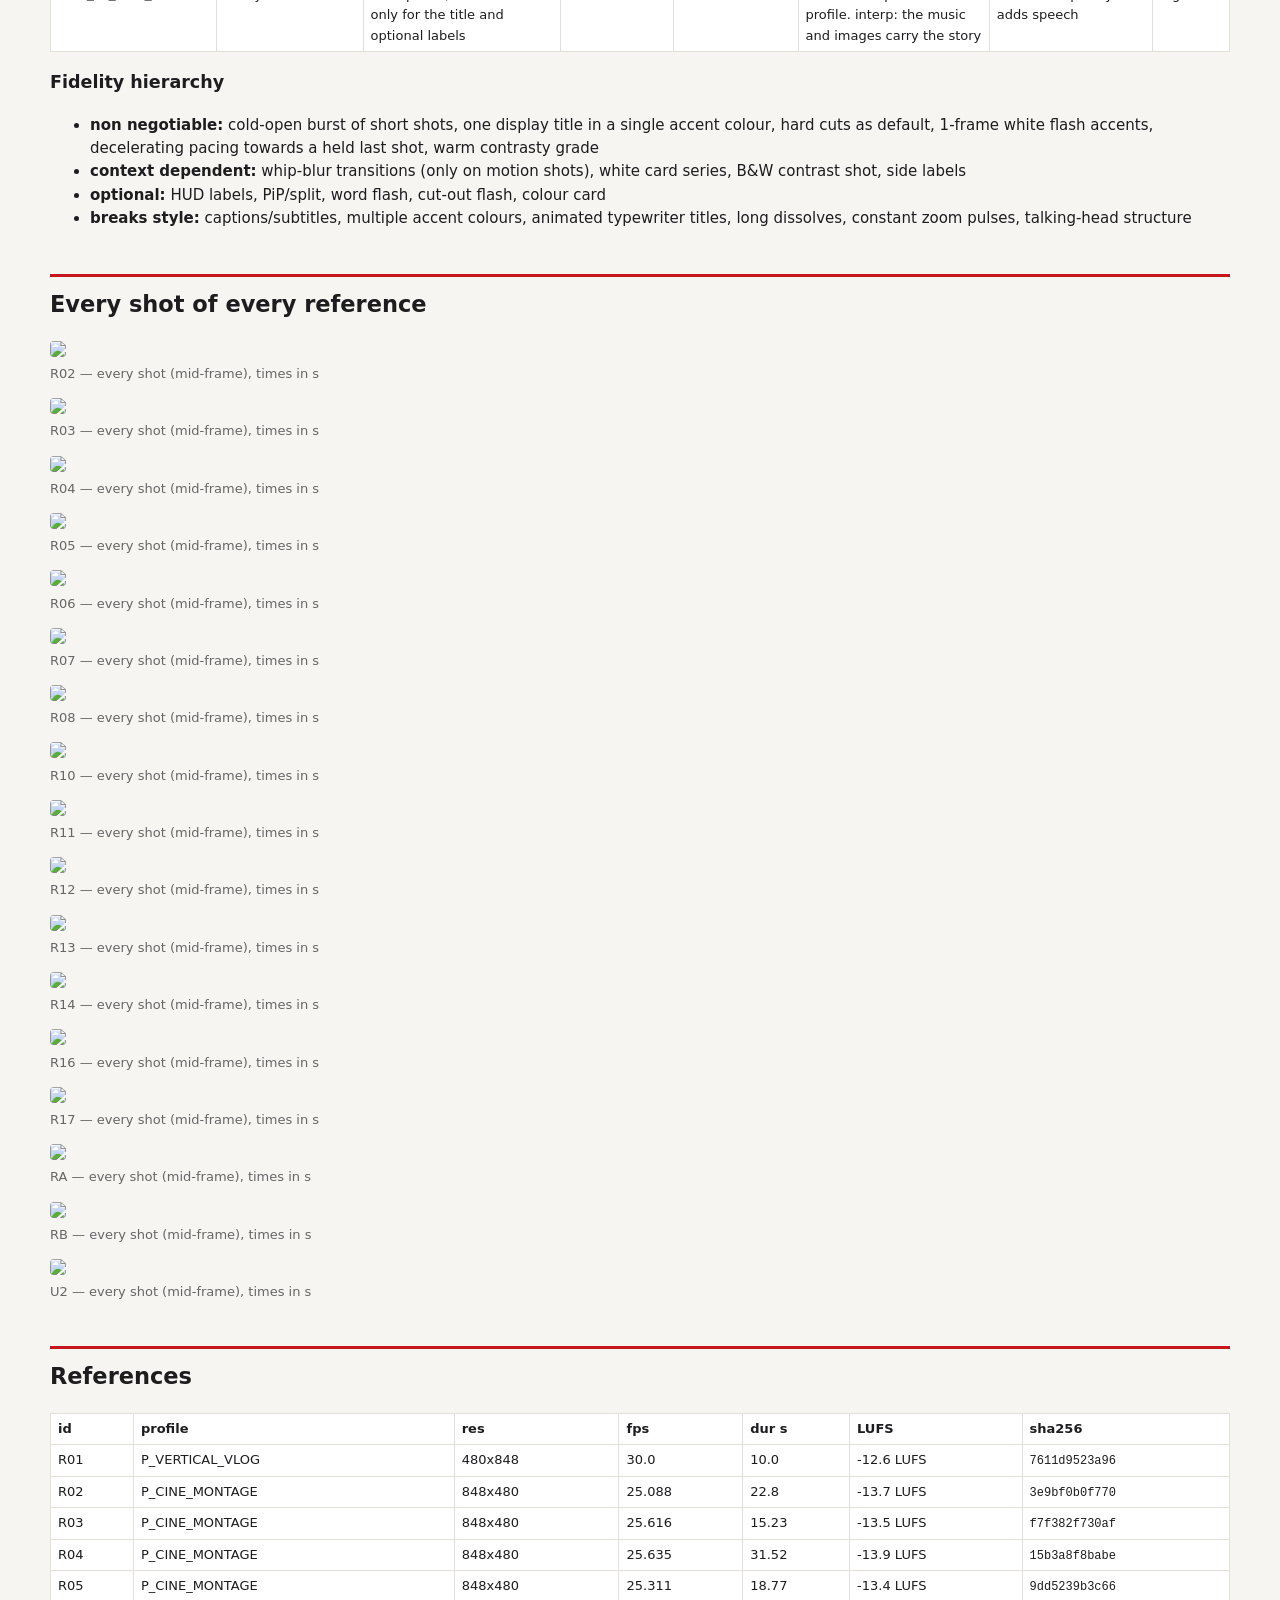
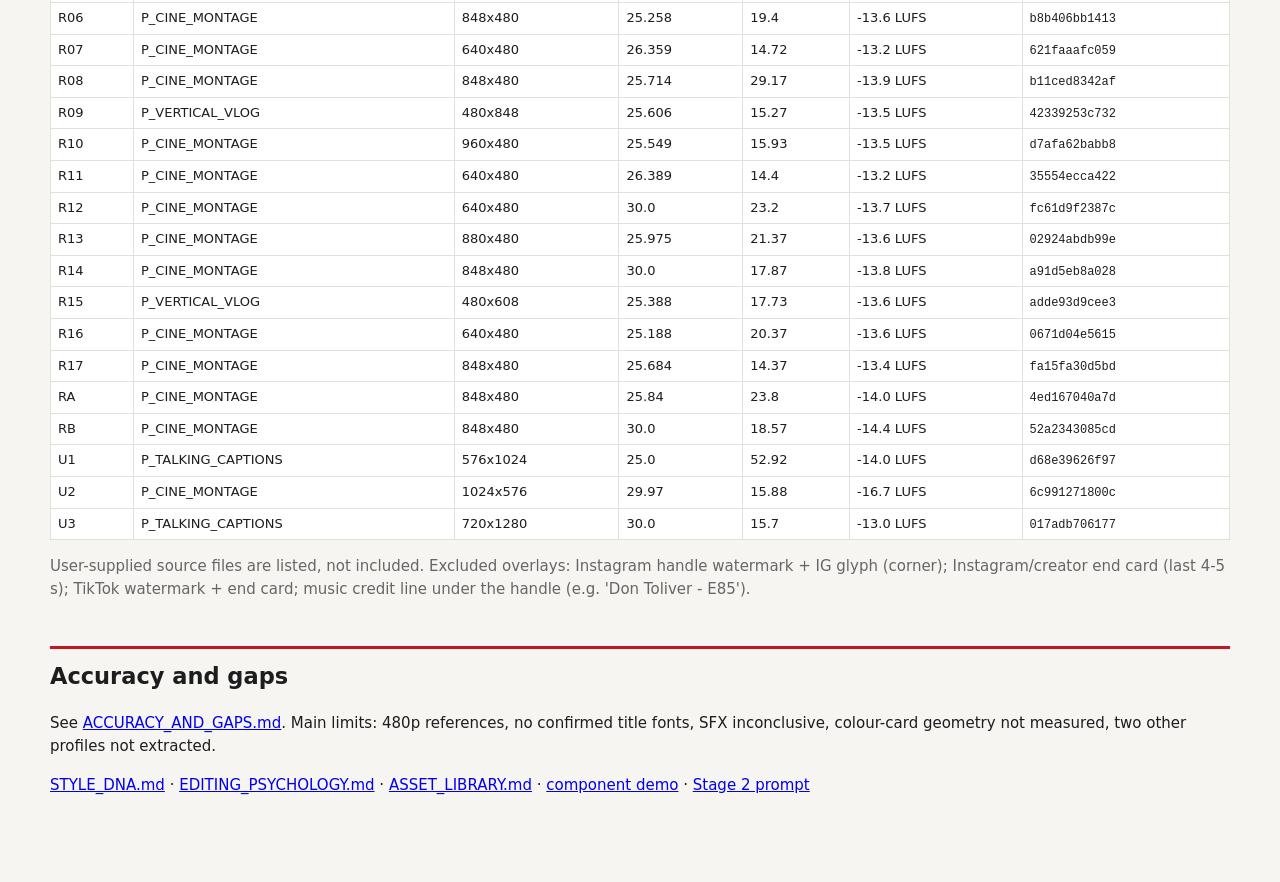
==== commit cf7b1495: "Editing DNA: P_CINE_MONTAGE approved Co-Authored-By: Claude Opus 5.5 <noreply@anthropic.com>" ====
--- a/EDITING_DNA_PACKAGE/visual_report.html
+++ b/EDITING_DNA_PACKAGE/visual_report.html
@@ -22,7 +22,7 @@
 <a href="#evidence">All shots</a><a href="#refs">References</a><a href="#gaps">Gaps</a></nav>
 <main>
 <h1>Editing DNA — P_CINE_MONTAGE</h1>
-<p><span class="tag">status: pending_user_approval</span> &nbsp; generated 2026-10-25 from <code>style_dna.json</code>.
+<p><span class="tag">status: approved</span> &nbsp; generated 2026-10-25 from <code>style_dna.json</code>.
 Reference frames are third-party material for analysis only. Images labelled <span class="tag syn">SYNTHETIC</span> are reconstructions.</p>
 
 <h2 id="sum">Summary</h2><p>Music-driven cinematic travel/city/food montage, no dialogue, ~10-27 s of content. Cold-open burst of very short shots, one big display title (location/topic) in a single accent colour, mostly hard cuts with 1-frame white flashes and whip-blur accents, optional frame-in-frame white card series, warm contrasty film grade, and an edit that decelerates towards a held final shot.</p>
